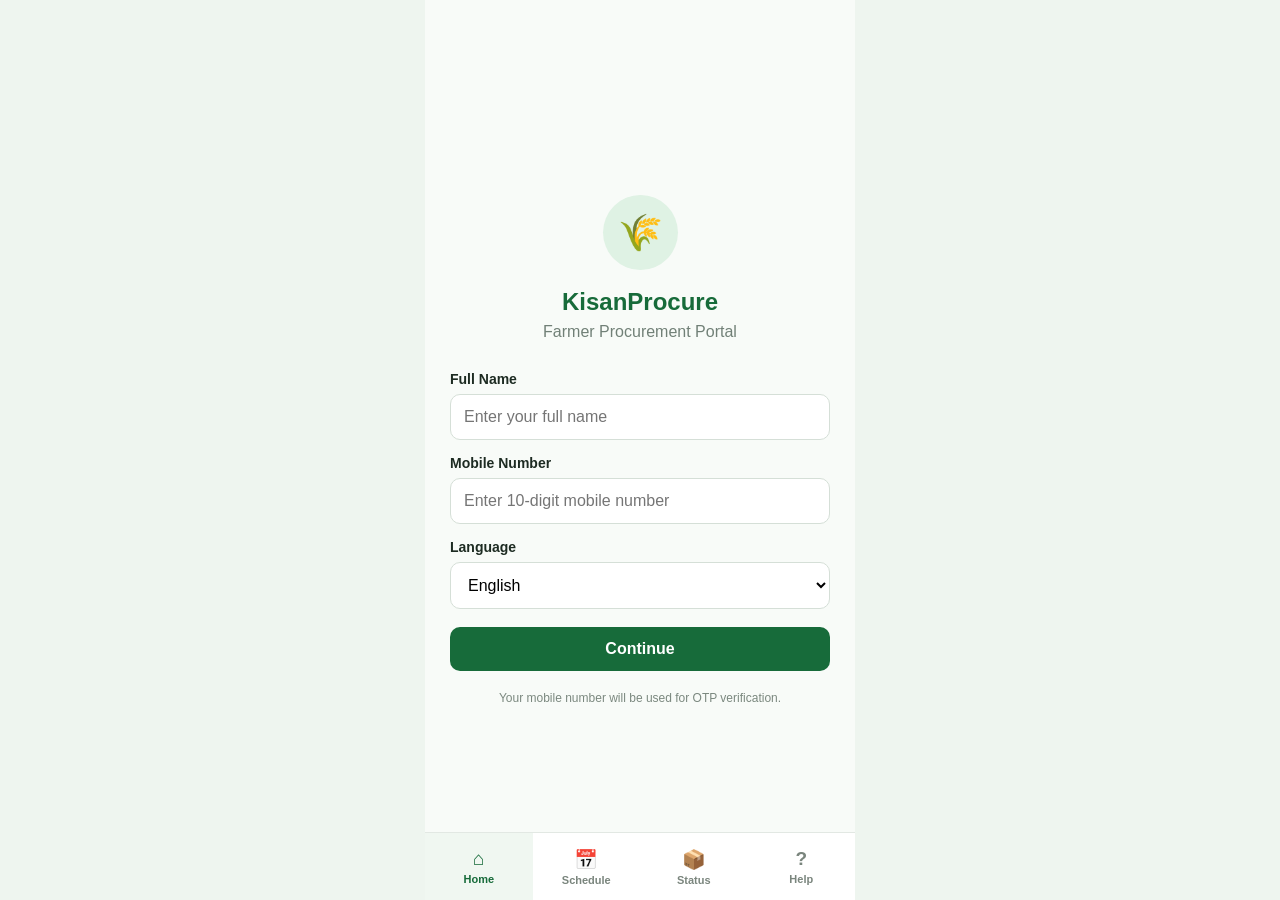
==== index.html @ 57302d2f "Rename farmer.html to index.html" ====
<!DOCTYPE html>
<html lang="en">
<head>
  <meta charset="UTF-8">
  <meta name="viewport" content="width=device-width, initial-scale=1.0">
  <title>KisanProcure</title>
  <link rel="stylesheet" href="style.css">
</head>

<body>

<div class="app">

  <!-- ================= LOGIN ================= -->
  <section id="login" class="screen active">
    <div class="login-box">

      <div class="logo">🌾</div>

      <h1>KisanProcure</h1>
      <p class="subtitle">Farmer Procurement Portal</p>

      <div class="form">

        <label>Full Name</label>
        <input
          id="name"
          type="text"
          placeholder="Enter your full name"
        >

        <label>Mobile Number</label>
        <input
          id="mobile"
          type="tel"
          maxlength="10"
          placeholder="Enter 10-digit mobile number"
        >

        <label>Language</label>
        <select id="language">
          <option value="en">English</option>
          <option value="hi">हिन्दी</option>
        </select>

        <button onclick="sendOTP()">
          Continue
        </button>

      </div>

      <p class="login-note">
        Your mobile number will be used for OTP verification.
      </p>

    </div>
  </section>


  <!-- ================= OTP ================= -->
  <section id="otp" class="screen">

    <div class="login-box">

      <div class="logo">🔐</div>

      <h2>Verify Mobile</h2>

      <p class="subtitle">
        OTP sent to <strong id="otpMobile"></strong>
      </p>

      <input
        id="otpInput"
        class="otp-input"
        type="tel"
        maxlength="6"
        placeholder="Enter 6-digit OTP"
      >

      <button onclick="verifyOTP()">
        Verify OTP
      </button>

      <button class="secondary" onclick="sendOTP()">
        Resend OTP
      </button>

      <p class="demo">
        Demo OTP: <strong>123456</strong>
      </p>

    </div>

  </section>


  <!-- ================= HOME ================= -->
  <section id="home" class="screen">

    <header class="topbar">
      <div>
        <small>Welcome</small>
        <h2 id="welcomeName">Namaste 👋</h2>
      </div>

      <div class="profile">👨‍🌾</div>
    </header>


    <div class="alert">
      <strong>📢 Important</strong>
      <p>
        Your procurement schedule is available.
        Please check your slot.
      </p>
    </div>


    <div class="card farmer-card">

      <div>
        <small>Farmer ID</small>
        <h3 id="farmerId">KF-20481</h3>
      </div>

      <div class="verified">
        ✓ Verified
      </div>

    </div>


    <h3 class="section-title">Today's Overview</h3>

    <div class="grid">

      <div class="stat-card">
        <span>🌾</span>
        <small>Crop</small>
        <strong>Wheat</strong>
      </div>

      <div class="stat-card">
        <span>⚖️</span>
        <small>Quantity</small>
        <strong>42 Quintal</strong>
      </div>

      <div class="stat-card">
        <span>🎫</span>
        <small>Token</small>
        <strong>#42</strong>
      </div>

      <div class="stat-card">
        <span>💰</span>
        <small>Payment</small>
        <strong>₹1,12,500</strong>
      </div>

    </div>


    <div class="card schedule-card">

      <div class="card-heading">
        <div>
          <small>Procurement Slot</small>
          <h3>Today, 10:00 AM</h3>
        </div>

        <span class="badge green">Confirmed</span>
      </div>

      <p>Government Procurement Centre</p>

      <button onclick="showQR()">
        View QR Token
      </button>

    </div>


    <div class="card">

      <h3>Quick Actions</h3>

      <div class="actions">

        <button onclick="showScreen('schedule')">
          📅<span>Schedule</span>
        </button>

        <button onclick="showScreen('status')">
          📦<span>Status</span>
        </button>

        <button onclick="enableSMS()">
          🔔<span>SMS Alerts</span>
        </button>

      </div>

    </div>

  </section>


  <!-- ================= SCHEDULE ================= -->
  <section id="schedule" class="screen">

    <header class="page-header">
      <h2>Procurement Schedule</h2>
      <p>Your upcoming procurement slots</p>
    </header>


    <div class="card schedule-item">

      <div class="date-box">
        <strong>12</strong>
        <small>SEP</small>
      </div>

      <div class="schedule-info">
        <h3>Wheat Procurement</h3>
        <p>10:00 AM – 12:00 PM</p>
        <p>📍 Government Procurement Centre</p>
      </div>

      <span class="badge green">Confirmed</span>

    </div>


    <div class="card schedule-item">

      <div class="date-box">
        <strong>18</strong>
        <small>SEP</small>
      </div>

      <div class="schedule-info">
        <h3>Additional Slot</h3>
        <p>11:00 AM – 01:00 PM</p>
        <p>📍 Government Procurement Centre</p>
      </div>

      <span class="badge orange">Pending</span>

    </div>


    <button onclick="requestSlot()">
      + Request New Slot
    </button>

  </section>


  <!-- ================= STATUS ================= -->
  <section id="status" class="screen">

    <header class="page-header">
      <h2>Procurement Status</h2>
      <p>Track your crop procurement</p>
    </header>


    <div class="card status-card">

      <div class="status-header">
        <div>
          <small>Token Number</small>
          <h1>#42</h1>
        </div>

        <span class="badge green">
          In Progress
        </span>
      </div>


      <div class="timeline">

        <div class="timeline-item done">
          <span>✓</span>
          <div>
            <strong>Registration Complete</strong>
            <small>Completed</small>
          </div>
        </div>

        <div class="timeline-item done">
          <span>✓</span>
          <div>
            <strong>Slot Confirmed</strong>
            <small>Today, 08:30 AM</small>
          </div>
        </div>

        <div class="timeline-item current">
          <span>●</span>
          <div>
            <strong>Crop Verification</strong>
            <small>Currently processing</small>
          </div>
        </div>

        <div class="timeline-item">
          <span>○</span>
          <div>
            <strong>Procurement</strong>
            <small>Pending</small>
          </div>
        </div>

        <div class="timeline-item">
          <span>○</span>
          <div>
            <strong>Payment</strong>
            <small>Pending</small>
          </div>
        </div>

      </div>

    </div>


    <div class="card">

      <h3>Payment Information</h3>

      <div class="payment-row">
        <span>Expected Amount</span>
        <strong>₹1,12,500</strong>
      </div>

      <div class="payment-row">
        <span>Status</span>
        <span class="badge orange">Pending</span>
      </div>

    </div>

  </section>


  <!-- ================= BOTTOM NAV ================= -->

  <nav id="bottomNav">

    <button onclick="showScreen('home')" class="nav-btn active">
      <span>⌂</span>
      Home
    </button>

    <button onclick="showScreen('schedule')" class="nav-btn">
      <span>📅</span>
      Schedule
    </button>

    <button onclick="showScreen('status')" class="nav-btn">
      <span>📦</span>
      Status
    </button>

    <button onclick="showHelp()" class="nav-btn">
      <span>?</span>
      Help
    </button>

  </nav>


  <!-- ================= QR MODAL ================= -->

  <div id="qrModal" class="modal">

    <div class="modal-box">

      <button class="close" onclick="closeQR()">×</button>

      <h2>Procurement Token</h2>

      <p>Show this token at the procurement centre.</p>

      <div class="qr">
        <div class="qr-pattern">
          ▓ ▓ ░ ▓ ▓ ░ ▓<br>
          ░ ▓ ▓ ░ ▓ ▓ ░<br>
          ▓ ░ ▓ ▓ ░ ▓ ▓<br>
          ▓ ▓ ░ ▓ ▓ ░ ▓<br>
          ░ ▓ ▓ ░ ▓ ▓ ░
        </div>
      </div>

      <h1>#42</h1>

      <p class="muted">
        Farmer ID: KF-20481
      </p>

    </div>

  </div>


  <!-- ================= TOAST ================= -->

  <div id="toast"></div>

</div>
<script>
function sendOTP() {

    const name = document.getElementById("name").value.trim();
    const mobile = document.getElementById("mobile").value.trim();

    if (name === "") {
        alert("Please enter your name");
        return;
    }

    if (!/^[0-9]{10}$/.test(mobile)) {
        alert("Please enter a valid 10-digit mobile number");
        return;
    }

    document.getElementById("otpMobile").textContent =
        "******" + mobile.slice(-4);

    document.getElementById("login").classList.remove("active");
    document.getElementById("otp").classList.add("active");

    document.getElementById("bottomNav").style.display = "none";
}


function verifyOTP() {

    const otp = document.getElementById("otpInput").value.trim();

    if (otp !== "123456") {
        alert("Invalid OTP. Demo OTP is 123456");
        return;
    }

    const name = document.getElementById("name").value.trim();

    document.getElementById("otp").classList.remove("active");
    document.getElementById("home").classList.add("active");

    document.getElementById("welcomeName").textContent =
        "Namaste, " + name + " 👋";

    document.getElementById("bottomNav").style.display = "flex";
}


function showScreen(screenName) {

    document.querySelectorAll(".screen").forEach(function(screen) {
        screen.classList.remove("active");
    });

    document.getElementById(screenName).classList.add("active");

    const nav = document.getElementById("bottomNav");

    if (screenName === "login" || screenName === "otp") {
        nav.style.display = "none";
    } else {
        nav.style.display = "flex";
    }
}


function showQR() {
    document.getElementById("qrModal").classList.add("show");
}


function closeQR() {
    document.getElementById("qrModal").classList.remove("show");
}


function requestSlot() {
    alert("Slot request submitted successfully.");
}


function enableSMS() {
    alert("SMS alerts have been enabled.");
}


function showHelp() {
    alert("Please contact your procurement centre.");
}
</script>
</body>
</html>
---- style.css ----
/* ================= RESET ================= */

* {
  box-sizing: border-box;
  margin: 0;
  padding: 0;
}

body {
  font-family: Arial, sans-serif;
  background: #eef5ef;
  color: #1d2b22;
}

button,
input,
select {
  font: inherit;
}

button {
  cursor: pointer;
  border: none;
}


/* ================= APP ================= */

.app {
  width: 100%;
  max-width: 430px;
  min-height: 100vh;
  margin: auto;
  background: #f8fbf8;
  position: relative;
}


/* ================= SCREENS ================= */

.screen {
  display: none;
  min-height: 100vh;
  padding: 20px;
  padding-bottom: 90px;
}

.screen.active {
  display: block;
}


/* ================= LOGIN / OTP ================= */

#login,
#otp {
  display: none;
  align-items: center;
  justify-content: center;
  padding: 25px;
}

#login.active,
#otp.active {
  display: flex;
}

.login-box {
  width: 100%;
  text-align: center;
}

.logo {
  width: 75px;
  height: 75px;
  background: #dff2e4;
  border-radius: 50%;
  display: flex;
  align-items: center;
  justify-content: center;
  font-size: 36px;
  margin: 0 auto 18px;
}

.login-box h1,
.login-box h2 {
  color: #176b3a;
  margin-bottom: 7px;
}

.subtitle {
  color: #718077;
  margin-bottom: 30px;
}

.form {
  text-align: left;
}

label {
  display: block;
  margin: 15px 0 7px;
  font-size: 14px;
  font-weight: 600;
}

input,
select {
  width: 100%;
  border: 1px solid #d5dfd7;
  background: white;
  border-radius: 10px;
  padding: 13px;
  outline: none;
}

input:focus,
select:focus {
  border-color: #25a65a;
}

button {
  background: #176b3a;
  color: white;
  border-radius: 10px;
  padding: 13px 16px;
  width: 100%;
  font-weight: 600;
  margin-top: 18px;
}

button:hover {
  opacity: .9;
}

.secondary {
  background: #e5f1e8;
  color: #176b3a;
}

.login-note,
.demo {
  margin-top: 20px;
  font-size: 12px;
  color: #7b887f;
}

.otp-input {
  text-align: center;
  font-size: 24px;
  letter-spacing: 7px;
}


/* ================= TOP BAR ================= */

.topbar {
  display: flex;
  justify-content: space-between;
  align-items: center;
  margin-bottom: 20px;
}

.topbar small,
.card small {
  color: #758078;
}

.topbar h2 {
  color: #176b3a;
  margin-top: 3px;
}

.profile {
  width: 45px;
  height: 45px;
  border-radius: 50%;
  background: #dff2e4;
  display: flex;
  justify-content: center;
  align-items: center;
  font-size: 23px;
}


/* ================= ALERT ================= */

.alert {
  background: #fff6d9;
  border-left: 4px solid #e4aa19;
  border-radius: 10px;
  padding: 13px;
  margin-bottom: 18px;
}

.alert strong {
  color: #8b6500;
}

.alert p {
  font-size: 13px;
  margin-top: 4px;
  color: #725e24;
}


/* ================= CARDS ================= */

.card {
  background: white;
  border-radius: 14px;
  padding: 17px;
  margin-bottom: 15px;
  box-shadow: 0 2px 8px rgba(0, 0, 0, .05);
}

.farmer-card {
  display: flex;
  justify-content: space-between;
  align-items: center;
}

.farmer-card h3 {
  margin-top: 4px;
}

.verified {
  color: #188747;
  background: #e4f6e9;
  border-radius: 20px;
  padding: 6px 10px;
  font-size: 12px;
}


/* ================= SECTION TITLE ================= */

.section-title {
  margin: 22px 0 12px;
}


/* ================= STAT GRID ================= */

.grid {
  display: grid;
  grid-template-columns: 1fr 1fr;
  gap: 12px;
  margin-bottom: 16px;
}

.stat-card {
  background: white;
  border-radius: 13px;
  padding: 15px;
  box-shadow: 0 2px 8px rgba(0, 0, 0, .04);
}

.stat-card span {
  font-size: 23px;
  display: block;
  margin-bottom: 10px;
}

.stat-card small {
  display: block;
  color: #78837b;
}

.stat-card strong {
  display: block;
  margin-top: 4px;
}


/* ================= SCHEDULE CARD ================= */

.card-heading,
.status-header,
.payment-row {
  display: flex;
  justify-content: space-between;
  align-items: center;
}

.schedule-card h3 {
  margin-top: 5px;
}

.schedule-card p {
  color: #6d776f;
  font-size: 13px;
  margin: 8px 0;
}

.schedule-card button {
  margin-top: 8px;
}


/* ================= BADGES ================= */

.badge {
  padding: 6px 9px;
  border-radius: 20px;
  font-size: 11px;
  font-weight: bold;
}

.badge.green {
  background: #e1f4e6;
  color: #17733c;
}

.badge.orange {
  background: #fff0d7;
  color: #9b6500;
}


/* ================= QUICK ACTIONS ================= */

.actions {
  display: grid;
  grid-template-columns: repeat(3, 1fr);
  gap: 8px;
}

.actions button {
  background: #f1f7f2;
  color: #176b3a;
  margin: 0;
  padding: 12px 5px;
}

.actions button span {
  display: block;
  font-size: 11px;
  margin-top: 5px;
}


/* ================= PAGE HEADER ================= */

.page-header {
  margin-bottom: 20px;
}

.page-header h2 {
  color: #176b3a;
}

.page-header p {
  color: #768078;
  font-size: 13px;
  margin-top: 5px;
}


/* ================= SCHEDULE ITEMS ================= */

.schedule-item {
  display: flex;
  align-items: center;
  gap: 12px;
}

.date-box {
  min-width: 52px;
  text-align: center;
  background: #e6f3e9;
  color: #176b3a;
  border-radius: 10px;
  padding: 8px;
}

.date-box strong {
  font-size: 20px;
  display: block;
}

.date-box small {
  color: #176b3a;
}

.schedule-info {
  flex: 1;
}

.schedule-info h3 {
  font-size: 14px;
}

.schedule-info p {
  color: #778078;
  font-size: 11px;
  margin-top: 4px;
}


/* ================= STATUS ================= */

.status-header {
  margin-bottom: 20px;
}

.status-header h1 {
  color: #176b3a;
  margin-top: 3px;
}

.timeline {
  border-left: 2px solid #d8e4da;
  padding-left: 20px;
}

.timeline-item {
  position: relative;
  display: flex;
  gap: 12px;
  margin-bottom: 25px;
}

.timeline-item > span {
  position: absolute;
  left: -31px;
  width: 20px;
  height: 20px;
  border-radius: 50%;
  background: #e4ebe5;
  color: #8a948d;
  text-align: center;
  font-size: 12px;
}

.timeline-item.done > span {
  background: #25a65a;
  color: white;
}

.timeline-item.current > span {
  background: #e6f3e9;
  color: #176b3a;
}

.timeline-item strong {
  display: block;
  font-size: 14px;
}

.timeline-item small {
  color: #7b857d;
  display: block;
  margin-top: 3px;
}

.payment-row {
  padding: 12px 0;
  border-bottom: 1px solid #edf0ed;
}

.payment-row:last-child {
  border: none;
}


/* ================= BOTTOM NAV ================= */

#bottomNav {
  position: fixed;
  bottom: 0;
  left: 50%;
  transform: translateX(-50%);
  width: 100%;
  max-width: 430px;
  height: 68px;
  background: white;
  border-top: 1px solid #e2e8e3;
  display: flex;
  z-index: 20;
}

.nav-btn {
  flex: 1;
  margin: 0;
  padding: 7px 2px;
  border-radius: 0;
  background: white;
  color: #7a857d;
  font-size: 11px;
}

.nav-btn span {
  display: block;
  font-size: 19px;
  margin-bottom: 3px;
}

.nav-btn.active {
  color: #176b3a;
  background: #f0f7f1;
}


/* ================= QR MODAL ================= */

.modal {
  display: none;
  position: fixed;
  inset: 0;
  background: rgba(0, 0, 0, .55);
  align-items: center;
  justify-content: center;
  padding: 20px;
  z-index: 50;
}

.modal.show {
  display: flex;
}

.modal-box {
  background: white;
  width: 100%;
  max-width: 350px;
  border-radius: 18px;
  padding: 25px;
  text-align: center;
  position: relative;
}

.modal-box p {
  color: #718077;
  font-size: 13px;
  margin: 8px 0 18px;
}

.close {
  position: absolute;
  right: 12px;
  top: 10px;
  width: 35px;
  height: 35px;
  margin: 0;
  padding: 0;
  border-radius: 50%;
  background: #f0f3f0;
  color: #333;
}

.qr {
  width: 190px;
  height: 190px;
  margin: 20px auto;
  background: white;
  border: 8px solid white;
  box-shadow: 0 0 0 1px #ddd;
  display: flex;
  justify-content: center;
  align-items: center;
}

.qr-pattern {
  font-size: 20px;
  line-height: 28px;
  letter-spacing: 5px;
  color: #111;
}

.muted {
  color: #8a938c !important;
}


/* ================= TOAST ================= */

#toast {
  position: fixed;
  bottom: 85px;
  left: 50%;
  transform: translateX(-50%);
  background: #1d2b22;
  color: white;
  padding: 12px 18px;
  border-radius: 9px;
  font-size: 13px;
  display: none;
  z-index: 100;
  max-width: 350px;
  text-align: center;
}

#toast.show {
  display: block;
}


/* ================= MOBILE ================= */

@media (max-width: 430px) {

  .screen {
    padding-left: 16px;
    padding-right: 16px;
  }

}
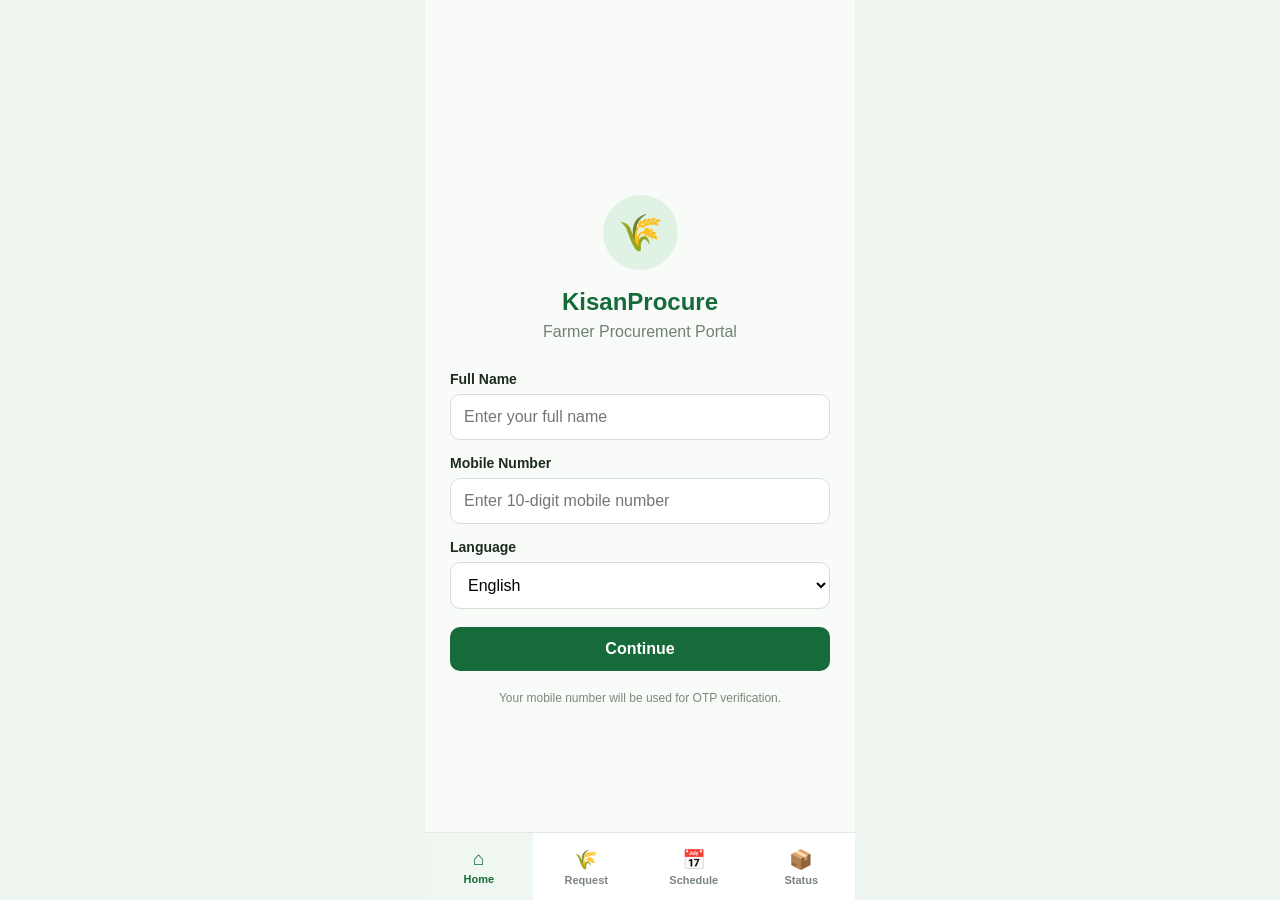
==== commit 1e65adc0: "Update print statement from 'Hello' to 'Goodbye'" ====
--- a/index.html
+++ b/index.html
@@ -12,7 +12,9 @@
 <div class="app">
 
   <!-- ================= LOGIN ================= -->
+
   <section id="login" class="screen active">
+
     <div class="login-box">
 
       <div class="logo">🌾</div>
@@ -23,6 +25,7 @@
       <div class="form">
 
         <label>Full Name</label>
+
         <input
           id="name"
           type="text"
@@ -30,6 +33,7 @@
         >
 
         <label>Mobile Number</label>
+
         <input
           id="mobile"
           type="tel"
@@ -38,6 +42,7 @@
         >
 
         <label>Language</label>
+
         <select id="language">
           <option value="en">English</option>
           <option value="hi">हिन्दी</option>
@@ -54,10 +59,12 @@
       </p>
 
     </div>
+
   </section>
 
 
   <!-- ================= OTP ================= -->
+
   <section id="otp" class="screen">
 
     <div class="login-box">
@@ -95,33 +102,168 @@
   </section>
 
 
+  <!-- ================= PROCUREMENT REQUEST ================= -->
+
+  <section id="procurement" class="screen">
+
+    <header class="page-header">
+
+      <h2>Request Procurement</h2>
+
+      <p>
+        Enter your wheat details to join the procurement queue.
+      </p>
+
+    </header>
+
+
+    <div class="card">
+
+      <div class="form">
+
+        <label>Wheat Variety</label>
+
+        <select id="wheatType" onchange="updatePrice()">
+
+          <option value="">
+            Select wheat variety
+          </option>
+
+          <option value="HD-2967">
+            HD-2967
+          </option>
+
+          <option value="HD-3086">
+            HD-3086
+          </option>
+
+          <option value="DBW-187">
+            DBW-187
+          </option>
+
+          <option value="Other">
+            Other
+          </option>
+
+        </select>
+
+
+        <label>Quantity (Quintal)</label>
+
+        <input
+          id="quantity"
+          type="number"
+          min="1"
+          step="0.1"
+          placeholder="Enter quantity"
+          oninput="updatePrice()"
+        >
+
+
+        <div id="priceBox" class="price-preview">
+
+          <span>Rate</span>
+
+          <strong id="rateDisplay">
+            ₹0 / Quintal
+          </strong>
+
+        </div>
+
+
+        <div id="billBox" class="bill-preview">
+
+          <span>Estimated Total</span>
+
+          <strong id="billDisplay">
+            ₹0
+          </strong>
+
+        </div>
+
+
+        <button onclick="submitProcurement()">
+          Join Procurement Queue
+        </button>
+
+      </div>
+
+    </div>
+
+
+    <div class="card info-card">
+
+      <h3>How it works</h3>
+
+      <div class="info-step">
+        <span>1</span>
+        <p>Enter wheat variety and quantity.</p>
+      </div>
+
+      <div class="info-step">
+        <span>2</span>
+        <p>System assigns your queue position.</p>
+      </div>
+
+      <div class="info-step">
+        <span>3</span>
+        <p>Receive a unique procurement token.</p>
+      </div>
+
+      <div class="info-step">
+        <span>4</span>
+        <p>Track your procurement and payment.</p>
+      </div>
+
+    </div>
+
+  </section>
+
+
   <!-- ================= HOME ================= -->
+
   <section id="home" class="screen">
 
     <header class="topbar">
+
       <div>
+
         <small>Welcome</small>
-        <h2 id="welcomeName">Namaste 👋</h2>
-      </div>
-
-      <div class="profile">👨‍🌾</div>
+
+        <h2 id="welcomeName">
+          Namaste 👋
+        </h2>
+
+      </div>
+
+      <div class="profile">
+        👨‍🌾
+      </div>
+
     </header>
 
 
     <div class="alert">
+
       <strong>📢 Important</strong>
-      <p>
-        Your procurement schedule is available.
-        Please check your slot.
+
+      <p id="homeAlert">
+        Submit your wheat procurement request to receive a token.
       </p>
+
     </div>
 
 
     <div class="card farmer-card">
 
       <div>
+
         <small>Farmer ID</small>
-        <h3 id="farmerId">KF-20481</h3>
+
+        <h3 id="farmerId">
+          KF-20481
+        </h3>
+
       </div>
 
       <div class="verified">
@@ -131,49 +273,128 @@
     </div>
 
 
-    <h3 class="section-title">Today's Overview</h3>
+    <h3 class="section-title">
+      Today's Overview
+    </h3>
+
 
     <div class="grid">
 
       <div class="stat-card">
+
         <span>🌾</span>
+
         <small>Crop</small>
-        <strong>Wheat</strong>
-      </div>
+
+        <strong id="homeCrop">
+          —
+        </strong>
+
+      </div>
+
 
       <div class="stat-card">
+
         <span>⚖️</span>
+
         <small>Quantity</small>
-        <strong>42 Quintal</strong>
-      </div>
+
+        <strong id="homeQuantity">
+          —
+        </strong>
+
+      </div>
+
 
       <div class="stat-card">
+
         <span>🎫</span>
+
         <small>Token</small>
-        <strong>#42</strong>
-      </div>
+
+        <strong id="homeToken">
+          —
+        </strong>
+
+      </div>
+
 
       <div class="stat-card">
+
         <span>💰</span>
+
         <small>Payment</small>
-        <strong>₹1,12,500</strong>
+
+        <strong id="homePayment">
+          ₹0
+        </strong>
+
       </div>
 
     </div>
 
 
+    <!-- QUEUE CARD -->
+
+    <div class="card queue-card">
+
+      <div class="card-heading">
+
+        <div>
+
+          <small>Queue Position</small>
+
+          <h3 id="homeQueue">
+            —
+          </h3>
+
+        </div>
+
+        <span class="badge green">
+          Active
+        </span>
+
+      </div>
+
+      <p>
+        Estimated Turn
+      </p>
+
+      <strong id="homeTurn">
+        —
+      </strong>
+
+    </div>
+
+
+    <!-- SCHEDULE -->
+
     <div class="card schedule-card">
 
       <div class="card-heading">
+
         <div>
+
           <small>Procurement Slot</small>
-          <h3>Today, 10:00 AM</h3>
+
+          <h3 id="homeSlot">
+            Waiting for request
+          </h3>
+
         </div>
 
-        <span class="badge green">Confirmed</span>
-      </div>
-
-      <p>Government Procurement Centre</p>
+        <span
+          id="homeStatus"
+          class="badge orange"
+        >
+          Pending
+        </span>
+
+      </div>
+
+      <p>
+        Government Procurement Centre
+      </p>
 
       <button onclick="showQR()">
         View QR Token
@@ -182,24 +403,46 @@
     </div>
 
 
+    <!-- QUICK ACTIONS -->
+
     <div class="card">
 
       <h3>Quick Actions</h3>
 
       <div class="actions">
 
+        <button onclick="showScreen('procurement')">
+
+          🌾
+
+          <span>
+            New Request
+          </span>
+
+        </button>
+
+
         <button onclick="showScreen('schedule')">
-          📅<span>Schedule</span>
+
+          📅
+
+          <span>
+            Schedule
+          </span>
+
         </button>
 
+
         <button onclick="showScreen('status')">
-          📦<span>Status</span>
+
+          📦
+
+          <span>
+            Status
+          </span>
+
         </button>
 
-        <button onclick="enableSMS()">
-          🔔<span>SMS Alerts</span>
-        </button>
-
       </div>
 
     </div>
@@ -208,139 +451,379 @@
 
 
   <!-- ================= SCHEDULE ================= -->
+
   <section id="schedule" class="screen">
 
     <header class="page-header">
-      <h2>Procurement Schedule</h2>
-      <p>Your upcoming procurement slots</p>
+
+      <h2>
+        Procurement Schedule
+      </h2>
+
+      <p>
+        Your procurement information
+      </p>
+
     </header>
 
 
     <div class="card schedule-item">
 
       <div class="date-box">
-        <strong>12</strong>
-        <small>SEP</small>
-      </div>
+
+        <strong id="scheduleDay">
+          —
+        </strong>
+
+        <small id="scheduleMonth">
+          —
+        </small>
+
+      </div>
+
 
       <div class="schedule-info">
-        <h3>Wheat Procurement</h3>
-        <p>10:00 AM – 12:00 PM</p>
-        <p>📍 Government Procurement Centre</p>
-      </div>
-
-      <span class="badge green">Confirmed</span>
+
+        <h3 id="scheduleCrop">
+          Wheat Procurement
+        </h3>
+
+        <p id="scheduleTime">
+          Waiting for queue assignment
+        </p>
+
+        <p>
+          📍 Government Procurement Centre
+        </p>
+
+      </div>
+
+
+      <span
+        id="scheduleBadge"
+        class="badge orange"
+      >
+        Pending
+      </span>
 
     </div>
 
 
-    <div class="card schedule-item">
-
-      <div class="date-box">
-        <strong>18</strong>
-        <small>SEP</small>
-      </div>
-
-      <div class="schedule-info">
-        <h3>Additional Slot</h3>
-        <p>11:00 AM – 01:00 PM</p>
-        <p>📍 Government Procurement Centre</p>
-      </div>
-
-      <span class="badge orange">Pending</span>
+    <div class="card">
+
+      <h3>Queue Information</h3>
+
+      <div class="payment-row">
+
+        <span>
+          Token
+        </span>
+
+        <strong id="scheduleToken">
+          —
+        </strong>
+
+      </div>
+
+
+      <div class="payment-row">
+
+        <span>
+          Queue Position
+        </span>
+
+        <strong id="scheduleQueue">
+          —
+        </strong>
+
+      </div>
+
+
+      <div class="payment-row">
+
+        <span>
+          Estimated Turn
+        </span>
+
+        <strong id="scheduleTurn">
+          —
+        </strong>
+
+      </div>
 
     </div>
 
 
-    <button onclick="requestSlot()">
-      + Request New Slot
+    <button onclick="showScreen('procurement')">
+      + Request New Procurement
     </button>
 
   </section>
 
 
   <!-- ================= STATUS ================= -->
+
   <section id="status" class="screen">
 
     <header class="page-header">
-      <h2>Procurement Status</h2>
-      <p>Track your crop procurement</p>
+
+      <h2>
+        Procurement Status
+      </h2>
+
+      <p>
+        Track your crop procurement
+      </p>
+
     </header>
 
 
     <div class="card status-card">
 
       <div class="status-header">
+
         <div>
-          <small>Token Number</small>
-          <h1>#42</h1>
+
+          <small>
+            Token Number
+          </small>
+
+          <h1 id="statusToken">
+            —
+          </h1>
+
         </div>
 
-        <span class="badge green">
-          In Progress
+        <span
+          id="statusBadge"
+          class="badge orange"
+        >
+          Pending
         </span>
+
+      </div>
+
+
+      <div class="queue-summary">
+
+        <div>
+
+          <small>
+            Queue Position
+          </small>
+
+          <strong id="statusQueue">
+            —
+          </strong>
+
+        </div>
+
+        <div>
+
+          <small>
+            Estimated Turn
+          </small>
+
+          <strong id="statusTurn">
+            —
+          </strong>
+
+        </div>
+
       </div>
 
 
       <div class="timeline">
 
         <div class="timeline-item done">
+
           <span>✓</span>
+
           <div>
-            <strong>Registration Complete</strong>
-            <small>Completed</small>
+
+            <strong>
+              Registration Complete
+            </strong>
+
+            <small>
+              Completed
+            </small>
+
           </div>
+
         </div>
 
+
         <div class="timeline-item done">
+
           <span>✓</span>
+
           <div>
-            <strong>Slot Confirmed</strong>
-            <small>Today, 08:30 AM</small>
+
+            <strong>
+              Procurement Request
+            </strong>
+
+            <small id="statusRequest">
+              Submitted
+            </small>
+
           </div>
+
         </div>
 
+
         <div class="timeline-item current">
+
           <span>●</span>
+
           <div>
-            <strong>Crop Verification</strong>
-            <small>Currently processing</small>
+
+            <strong>
+              Queue Processing
+            </strong>
+
+            <small>
+              Waiting for your turn
+            </small>
+
           </div>
+
         </div>
 
+
         <div class="timeline-item">
+
           <span>○</span>
+
           <div>
-            <strong>Procurement</strong>
-            <small>Pending</small>
+
+            <strong>
+              Crop Verification
+            </strong>
+
+            <small>
+              Pending
+            </small>
+
           </div>
+
         </div>
 
+
         <div class="timeline-item">
+
           <span>○</span>
+
           <div>
-            <strong>Payment</strong>
-            <small>Pending</small>
+
+            <strong>
+              Procurement
+            </strong>
+
+            <small>
+              Pending
+            </small>
+
           </div>
+
         </div>
 
+
+        <div class="timeline-item">
+
+          <span>○</span>
+
+          <div>
+
+            <strong>
+              Payment
+            </strong>
+
+            <small>
+              Pending
+            </small>
+
+          </div>
+
+        </div>
+
       </div>
 
     </div>
 
 
+    <!-- PAYMENT -->
+
     <div class="card">
 
-      <h3>Payment Information</h3>
+      <h3>
+        Payment Information
+      </h3>
+
 
       <div class="payment-row">
-        <span>Expected Amount</span>
-        <strong>₹1,12,500</strong>
-      </div>
+
+        <span>
+          Wheat Variety
+        </span>
+
+        <strong id="statusCrop">
+          —
+        </strong>
+
+      </div>
+
 
       <div class="payment-row">
-        <span>Status</span>
-        <span class="badge orange">Pending</span>
+
+        <span>
+          Quantity
+        </span>
+
+        <strong id="statusQuantity">
+          —
+        </strong>
+
+      </div>
+
+
+      <div class="payment-row">
+
+        <span>
+          Rate
+        </span>
+
+        <strong id="statusRate">
+          ₹0
+        </strong>
+
+      </div>
+
+
+      <div class="payment-row">
+
+        <span>
+          Expected Amount
+        </span>
+
+        <strong id="statusBill">
+          ₹0
+        </strong>
+
+      </div>
+
+
+      <div class="payment-row">
+
+        <span>
+          Status
+        </span>
+
+        <span class="badge orange">
+          Pending
+        </span>
+
       </div>
 
     </div>
@@ -352,26 +835,53 @@
 
   <nav id="bottomNav">
 
-    <button onclick="showScreen('home')" class="nav-btn active">
+    <button
+      onclick="showScreen('home')"
+      class="nav-btn active"
+    >
+
       <span>⌂</span>
+
       Home
+
     </button>
 
-    <button onclick="showScreen('schedule')" class="nav-btn">
+
+    <button
+      onclick="showScreen('procurement')"
+      class="nav-btn"
+    >
+
+      <span>🌾</span>
+
+      Request
+
+    </button>
+
+
+    <button
+      onclick="showScreen('schedule')"
+      class="nav-btn"
+    >
+
       <span>📅</span>
+
       Schedule
+
     </button>
 
-    <button onclick="showScreen('status')" class="nav-btn">
+
+    <button
+      onclick="showScreen('status')"
+      class="nav-btn"
+    >
+
       <span>📦</span>
+
       Status
+
     </button>
 
-    <button onclick="showHelp()" class="nav-btn">
-      <span>?</span>
-      Help
-    </button>
-
   </nav>
 
 
@@ -381,26 +891,49 @@
 
     <div class="modal-box">
 
-      <button class="close" onclick="closeQR()">×</button>
-
-      <h2>Procurement Token</h2>
-
-      <p>Show this token at the procurement centre.</p>
+      <button
+        class="close"
+        onclick="closeQR()"
+      >
+        ×
+      </button>
+
+      <h2>
+        Procurement Token
+      </h2>
+
+      <p>
+        Show this token at the procurement centre.
+      </p>
+
 
       <div class="qr">
+
         <div class="qr-pattern">
+
           ▓ ▓ ░ ▓ ▓ ░ ▓<br>
           ░ ▓ ▓ ░ ▓ ▓ ░<br>
           ▓ ░ ▓ ▓ ░ ▓ ▓<br>
           ▓ ▓ ░ ▓ ▓ ░ ▓<br>
           ░ ▓ ▓ ░ ▓ ▓ ░
+
         </div>
-      </div>
-
-      <h1>#42</h1>
+
+      </div>
+
+
+      <h1 id="qrToken">
+        —
+      </h1>
+
 
       <p class="muted">
-        Farmer ID: KF-20481
+
+        Farmer ID:
+        <span id="qrFarmerId">
+          KF-20481
+        </span>
+
       </p>
 
     </div>
@@ -413,94 +946,599 @@
   <div id="toast"></div>
 
 </div>
+
+
 <script>
+
+/* ================= DATA ================= */
+
+/*
+   Demo prices only.
+   Later these will come from FastAPI/Supabase.
+*/
+
+const WHEAT_PRICES = {
+
+  "HD-2967": 2675,
+
+  "HD-3086": 2700,
+
+  "DBW-187": 2725,
+
+  "Other": 2500
+
+};
+
+
+/* ================= LOGIN ================= */
+
 function sendOTP() {
 
-    const name = document.getElementById("name").value.trim();
-    const mobile = document.getElementById("mobile").value.trim();
-
-    if (name === "") {
-        alert("Please enter your name");
-        return;
-    }
-
-    if (!/^[0-9]{10}$/.test(mobile)) {
-        alert("Please enter a valid 10-digit mobile number");
-        return;
-    }
-
-    document.getElementById("otpMobile").textContent =
-        "******" + mobile.slice(-4);
-
-    document.getElementById("login").classList.remove("active");
-    document.getElementById("otp").classList.add("active");
-
-    document.getElementById("bottomNav").style.display = "none";
+  const name =
+    document.getElementById("name").value.trim();
+
+  const mobile =
+    document.getElementById("mobile").value.trim();
+
+
+  if (name === "") {
+
+    alert("Please enter your name");
+
+    return;
+
+  }
+
+
+  if (!/^[0-9]{10}$/.test(mobile)) {
+
+    alert(
+      "Please enter a valid 10-digit mobile number"
+    );
+
+    return;
+
+  }
+
+
+  document.getElementById("otpMobile").textContent =
+    "******" + mobile.slice(-4);
+
+
+  document.getElementById("login")
+    .classList.remove("active");
+
+
+  document.getElementById("otp")
+    .classList.add("active");
+
+
+  document.getElementById("bottomNav")
+    .style.display = "none";
+
 }
 
 
+/* ================= OTP ================= */
+
 function verifyOTP() {
 
-    const otp = document.getElementById("otpInput").value.trim();
-
-    if (otp !== "123456") {
-        alert("Invalid OTP. Demo OTP is 123456");
-        return;
-    }
-
-    const name = document.getElementById("name").value.trim();
-
-    document.getElementById("otp").classList.remove("active");
-    document.getElementById("home").classList.add("active");
-
-    document.getElementById("welcomeName").textContent =
-        "Namaste, " + name + " 👋";
-
-    document.getElementById("bottomNav").style.display = "flex";
+  const otp =
+    document.getElementById("otpInput").value.trim();
+
+
+  if (otp !== "123456") {
+
+    alert(
+      "Invalid OTP. Demo OTP is 123456"
+    );
+
+    return;
+
+  }
+
+
+  const name =
+    document.getElementById("name").value.trim();
+
+
+  document.getElementById("otp")
+    .classList.remove("active");
+
+
+  document.getElementById("home")
+    .classList.add("active");
+
+
+  document.getElementById("welcomeName").textContent =
+    "Namaste, " + name + " 👋";
+
+
+  document.getElementById("bottomNav")
+    .style.display = "flex";
+
+
+  loadProcurementData();
+
 }
 
 
+/* ================= PRICE ================= */
+
+function updatePrice() {
+
+  const type =
+    document.getElementById("wheatType").value;
+
+  const quantity =
+    parseFloat(
+      document.getElementById("quantity").value
+    ) || 0;
+
+
+  const rate =
+    WHEAT_PRICES[type] || 0;
+
+
+  document.getElementById("rateDisplay").textContent =
+    "₹" + rate.toLocaleString("en-IN") +
+    " / Quintal";
+
+
+  const bill =
+    quantity * rate;
+
+
+  document.getElementById("billDisplay").textContent =
+    "₹" + bill.toLocaleString("en-IN");
+
+}
+
+
+/* ================= PROCUREMENT ================= */
+
+function submitProcurement() {
+
+  const wheatType =
+    document.getElementById("wheatType").value;
+
+  const quantity =
+    parseFloat(
+      document.getElementById("quantity").value
+    );
+
+
+  if (!wheatType) {
+
+    alert("Please select a wheat variety");
+
+    return;
+
+  }
+
+
+  if (!quantity || quantity <= 0) {
+
+    alert("Please enter a valid quantity");
+
+    return;
+
+  }
+
+
+  const rate =
+    WHEAT_PRICES[wheatType];
+
+
+  const totalBill =
+    quantity * rate;
+
+
+  /*
+    Demo queue.
+
+    Later FastAPI will calculate this
+    using the real database queue.
+  */
+
+  const queuePosition =
+    Math.floor(Math.random() * 15) + 5;
+
+
+  const token =
+    "KSP-" +
+    Math.floor(
+      1000 + Math.random() * 9000
+    );
+
+
+  const estimatedDate =
+    new Date();
+
+
+  estimatedDate.setMinutes(
+    estimatedDate.getMinutes() +
+    queuePosition * 10
+  );
+
+
+  const estimatedTurn =
+    estimatedDate.toLocaleTimeString(
+      "en-IN",
+      {
+        hour: "2-digit",
+        minute: "2-digit"
+      }
+    );
+
+
+  const farmerId =
+    "KF-20481";
+
+
+  const procurement = {
+
+    farmerId: farmerId,
+
+    farmerName:
+      document.getElementById("name").value.trim(),
+
+    mobile:
+      document.getElementById("mobile").value.trim(),
+
+    wheatType: wheatType,
+
+    quantity: quantity,
+
+    rate: rate,
+
+    totalBill: totalBill,
+
+    token: token,
+
+    queuePosition: queuePosition,
+
+    estimatedTurn: estimatedTurn,
+
+    createdAt:
+      new Date().toISOString()
+
+  };
+
+
+  localStorage.setItem(
+    "kisanProcurement",
+    JSON.stringify(procurement)
+  );
+
+
+  updateDashboard(procurement);
+
+
+  showToast(
+    "Procurement request submitted successfully!"
+  );
+
+
+  setTimeout(function() {
+
+    showScreen("home");
+
+  }, 700);
+
+}
+
+
+/* ================= UPDATE DASHBOARD ================= */
+
+function updateDashboard(data) {
+
+  if (!data) return;
+
+
+  /* HOME */
+
+  document.getElementById("homeCrop").textContent =
+    data.wheatType;
+
+
+  document.getElementById("homeQuantity").textContent =
+    data.quantity + " Quintal";
+
+
+  document.getElementById("homeToken").textContent =
+    data.token;
+
+
+  document.getElementById("homePayment").textContent =
+    "₹" +
+    data.totalBill.toLocaleString("en-IN");
+
+
+  document.getElementById("homeQueue").textContent =
+    "#" + data.queuePosition;
+
+
+  document.getElementById("homeTurn").textContent =
+    data.estimatedTurn;
+
+
+  document.getElementById("homeSlot").textContent =
+    data.estimatedTurn;
+
+
+  document.getElementById("homeStatus").textContent =
+    "Confirmed";
+
+
+  document.getElementById("homeStatus")
+    .className = "badge green";
+
+
+  document.getElementById("homeAlert").textContent =
+    "Your procurement request has been added to the queue.";
+
+
+  /* SCHEDULE */
+
+  document.getElementById("scheduleCrop").textContent =
+    data.wheatType + " Procurement";
+
+
+  document.getElementById("scheduleTime").textContent =
+    "Estimated turn: " + data.estimatedTurn;
+
+
+  document.getElementById("scheduleToken").textContent =
+    data.token;
+
+
+  document.getElementById("scheduleQueue").textContent =
+    "#" + data.queuePosition;
+
+
+  document.getElementById("scheduleTurn").textContent =
+    data.estimatedTurn;
+
+
+  document.getElementById("scheduleBadge").textContent =
+    "Confirmed";
+
+
+  document.getElementById("scheduleBadge")
+    .className = "badge green";
+
+
+  /* STATUS */
+
+  document.getElementById("statusToken").textContent =
+    data.token;
+
+
+  document.getElementById("statusQueue").textContent =
+    "#" + data.queuePosition;
+
+
+  document.getElementById("statusTurn").textContent =
+    data.estimatedTurn;
+
+
+  document.getElementById("statusCrop").textContent =
+    data.wheatType;
+
+
+  document.getElementById("statusQuantity").textContent =
+    data.quantity + " Quintal";
+
+
+  document.getElementById("statusRate").textContent =
+    "₹" +
+    data.rate.toLocaleString("en-IN");
+
+
+  document.getElementById("statusBill").textContent =
+    "₹" +
+    data.totalBill.toLocaleString("en-IN");
+
+
+  document.getElementById("statusBadge").textContent =
+    "In Queue";
+
+
+  document.getElementById("statusBadge")
+    .className = "badge green";
+
+
+  /* QR */
+
+  document.getElementById("qrToken").textContent =
+    data.token;
+
+
+  document.getElementById("qrFarmerId").textContent =
+    data.farmerId;
+
+}
+
+
+/* ================= LOAD SAVED DATA ================= */
+
+function loadProcurementData() {
+
+  const saved =
+    localStorage.getItem("kisanProcurement");
+
+
+  if (!saved) return;
+
+
+  try {
+
+    const data =
+      JSON.parse(saved);
+
+    updateDashboard(data);
+
+  }
+
+  catch (error) {
+
+    console.log(
+      "No saved procurement data"
+    );
+
+  }
+
+}
+
+
+/* ================= NAVIGATION ================= */
+
 function showScreen(screenName) {
 
-    document.querySelectorAll(".screen").forEach(function(screen) {
-        screen.classList.remove("active");
+  document.querySelectorAll(".screen")
+    .forEach(function(screen) {
+
+      screen.classList.remove("active");
+
     });
 
-    document.getElementById(screenName).classList.add("active");
-
-    const nav = document.getElementById("bottomNav");
-
-    if (screenName === "login" || screenName === "otp") {
-        nav.style.display = "none";
-    } else {
-        nav.style.display = "flex";
-    }
+
+  document.getElementById(screenName)
+    .classList.add("active");
+
+
+  const nav =
+    document.getElementById("bottomNav");
+
+
+  if (
+    screenName === "login" ||
+    screenName === "otp"
+  ) {
+
+    nav.style.display = "none";
+
+  }
+
+  else {
+
+    nav.style.display = "flex";
+
+  }
+
+
+  document.querySelectorAll(".nav-btn")
+    .forEach(function(button) {
+
+      button.classList.remove("active");
+
+    });
+
+
+  if (screenName === "home") {
+
+    document.querySelectorAll(".nav-btn")[0]
+      .classList.add("active");
+
+  }
+
+  else if (screenName === "procurement") {
+
+    document.querySelectorAll(".nav-btn")[1]
+      .classList.add("active");
+
+  }
+
+  else if (screenName === "schedule") {
+
+    document.querySelectorAll(".nav-btn")[2]
+      .classList.add("active");
+
+  }
+
+  else if (screenName === "status") {
+
+    document.querySelectorAll(".nav-btn")[3]
+      .classList.add("active");
+
+  }
+
 }
 
 
+/* ================= QR ================= */
+
 function showQR() {
-    document.getElementById("qrModal").classList.add("show");
+
+  const data =
+    JSON.parse(
+      localStorage.getItem("kisanProcurement")
+    );
+
+
+  if (!data) {
+
+    alert(
+      "Please submit a procurement request first."
+    );
+
+    return;
+
+  }
+
+
+  updateDashboard(data);
+
+
+  document.getElementById("qrModal")
+    .classList.add("show");
+
 }
 
 
 function closeQR() {
-    document.getElementById("qrModal").classList.remove("show");
+
+  document.getElementById("qrModal")
+    .classList.remove("show");
+
 }
 
 
-function requestSlot() {
-    alert("Slot request submitted successfully.");
+/* ================= TOAST ================= */
+
+function showToast(message) {
+
+  const toast =
+    document.getElementById("toast");
+
+
+  toast.textContent = message;
+
+  toast.classList.add("show");
+
+
+  setTimeout(function() {
+
+    toast.classList.remove("show");
+
+  }, 3000);
+
 }
 
 
-function enableSMS() {
-    alert("SMS alerts have been enabled.");
-}
-
-
-function showHelp() {
-    alert("Please contact your procurement centre.");
-}
+/* ================= STARTUP ================= */
+
+window.addEventListener(
+  "load",
+  function() {
+
+    loadProcurementData();
+
+  }
+);
+
 </script>
+
 </body>
 </html>
